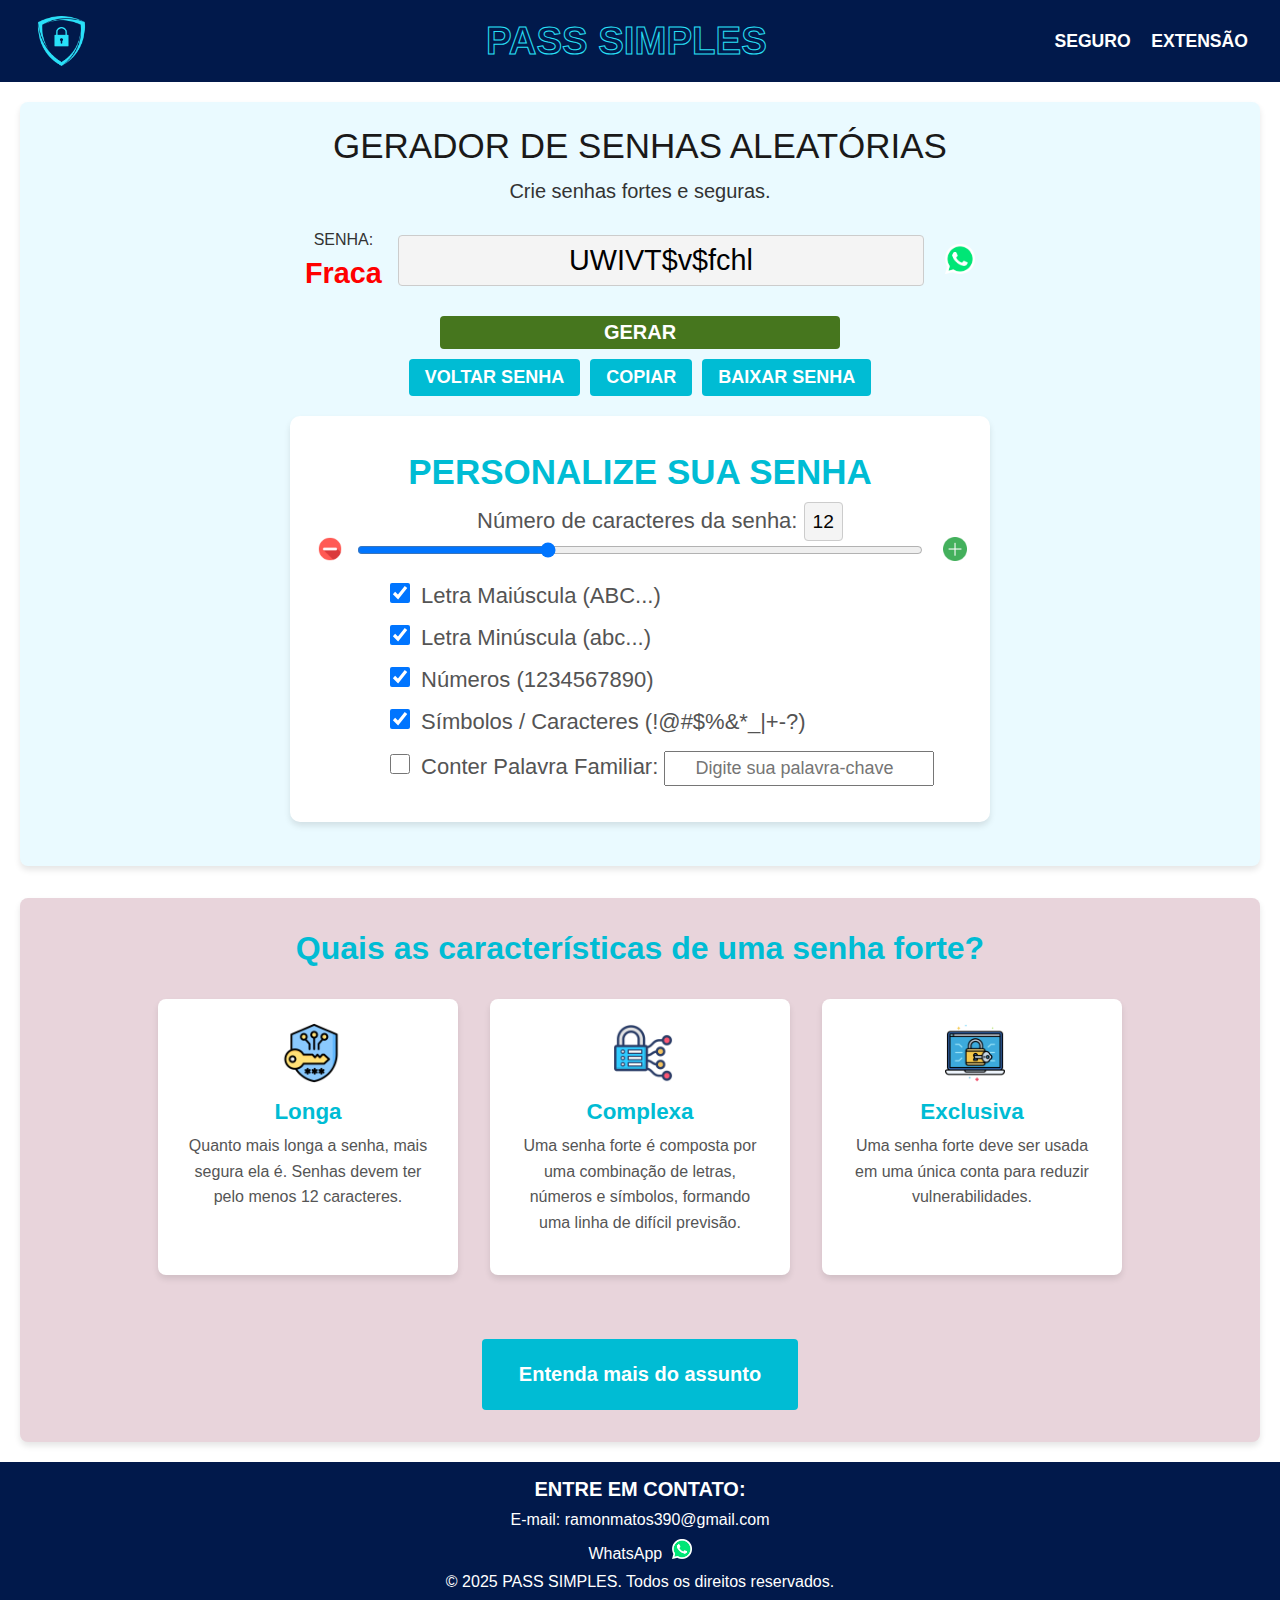
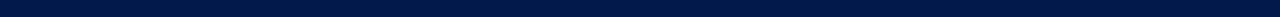
==== index.html @ 0e18124c "Add files via upload" ====
<!DOCTYPE html>
<html lang="pt-BR">
<head>
  <meta charset="UTF-8">
  <meta name="viewport" content="width=device-width, initial-scale=1.0">
  <link rel="stylesheet" type="text/css" href="styles.css">
  <title>Gerador de Senhas Aleatórias</title>
</head>

<body>
  <header>
    <img src="Imagem/LOGO_PASS_SIMPLES_2.png" alt="Logo Pass Simples" id="logo">
    <h1>PASS SIMPLES</h1>
    <nav>
      <a href="https://www.ifsudestemg.edu.br/acessoainformacao/protecao-de-dados-pessoais-no-if-sudeste-mg/dicas" target=”_blank”>SEGURO</a>
      <a href="" target=”_blank”>EXTENSÃO</a>
    </nav>
  </header>

  <!-- <aside class="esquerda">

  <h1>propaganda</h1>
  </aside> -->

  <main>
    <!-- Parte superior -->
    <section id="gerador">
      <h2>Gerador de Senhas Aleatórias</h2>
      <p>Crie senhas fortes e seguras.</p>

      <!-- Bloco da senha -->
      <div id="senha-display">
        <span>SENHA:<div id="forca-senha" class="forca-senha"></div></span>
        <input type="text" id="senha" readonly value="senha aleatória" >

        <!-- Botão WhatsApp -->
        <button id="whatsapp"><img src="Imagem/icone_WhatsApp.png" alt="icone_whatsapp"></button> 
        
      </div>

      <div id="gerar_reboot">
       
        <button id="nova-senha">GERAR</button>
        <button id="voltar-senha">voltar senha </button>
        <button id="copiar">Copiar</button>
        <button id="baixar-senha">Baixar Senha</button>
       
      </div>

      <!-- Modal de verificação WhatsApp -->
        
    <div id="modal-whatsapp" class="modal">
        <div class="modal-content">
            <span id="fechar-modal" class="close">&times;</span>
            <h3>Digite seu número de telefone</h3>
            <input type="text" id="numero-telefone" placeholder="DDD + Número" required>
            <span id="erro-telefone" class="erro-formulario"></span>
            <button id="enviar-codigo">Enviar Código</button>
    
            <div id="codigo-container" class="oculto">
                <h3>Digite o código recebido</h3>
                <input type="text" id="codigo-verificacao" required>
                <span id="erro-codigo" class="erro-formulario"></span>
                <button id="confirmar-codigo">Confirmar</button>
            </div>

            <div id="nome-container" class="oculto">
              <h3>Digite um nome para sua senha</h3>
              <input type="text" id="nome-senha" required>
              <button id="enviar-senha">Enviar Senha</button>
          </div>
        </div>
    </div>
    
         

      <!-- Bloco de personalização -->
      <section id="personalizar">
        <h3>PERSONALIZE SUA SENHA</h3>
        <label>
          <h4>Número de caracteres da senha: <span id="valor-tamanho">12</span>
          </h4>
          <div id="controle-tamanho">
            <button id="diminuir" class="botao-tamanho">
                <img src="Imagem/icone_sinal_menos.png" alt="Diminuir" />
            </button>
            <input type="range" id="tamanho-senha" min="6" max="24" value="12" />
            <button id="aumentar" class="botao-tamanho">
                <img src="Imagem/icone_sinal_mais.png" alt="Aumentar" />
            </button>

        </div>
        </label>
        
        <label><h5 id="checkT"><input type="checkbox" id="maiúsculas" checked> Letra Maiúscula (ABC...)</label>
        <label><input type="checkbox" id="minúsculas" checked> Letra Minúscula (abc...)</label>
        <label><input type="checkbox" id="números" checked> Números (1234567890)</label>
        <label><input type="checkbox" id="símbolos" checked> Símbolos / Caracteres (!@#$%&*_|+-?)</label>
        <label>
          <input type="checkbox" id="palavra-chave"> Conter Palavra Familiar:
          <input type="text" id="palavra" placeholder="Digite sua palavra-chave">
        </h5></label>
      </section>
    </section>

    <!-- <aside class="direita">

      <h1>propaganda</h1>
      </aside> -->

    <!-- Parte inferior -->
    <section id="caracteristicas">
      <h2>Quais as características de uma senha forte?</h2>
      <div id="conteiner">
        <article>
          <img src="Imagem/chave_de_encriptacao.png" alt="Longa">
          <h3>Longa</h3>
          <p>Quanto mais longa a senha, mais segura ela é. Senhas devem ter pelo menos 12 caracteres.</p>
        </article>
        <article>
          <img src="Imagem/CADEADO_Criptografia_de_dados.png" alt="Complexa">
          <h3>Complexa</h3>
          <p>Uma senha forte é composta por uma combinação de letras, números e símbolos, formando uma linha de difícil previsão.</p>
        </article>
        <article>
          <img src="Imagem/criptografia_de_dados.png" alt="Exclusiva">
          <h3>Exclusiva</h3>
          <p>Uma senha forte deve ser usada em uma única conta para reduzir vulnerabilidades.</p>
        </article>
      </div>
      <a href="https://www.ifsudestemg.edu.br/acessoainformacao/protecao-de-dados-pessoais-no-if-sudeste-mg/dicas"  target=”_blank”><button>Entenda mais do assunto</button> </a>
    </section>
  </main>

  <footer>
    <!-- <p>Política de Privacidade | Termos de Serviço | Aviso Legal</p> -->
    <!-- <div>Siga-nos: <img src="Imagem/facebook-logo-in-circular-shape.png" alt="Facebook"> <img src="Imagem/instagram.png" alt="Instagram"> <img src="Imagem/Icone_youtube.png" alt="YouTube"></div> -->
    
    <div class="contato">
      <h1>ENTRE EM CONTATO:</h1>
      <p>E-mail: ramonmatos390@gmail.com</p>
      <div id="duvida">
        <p>WhatsApp  <a href="https://wa.me/5551997579475?text=Ol%C3%A1,%20pode%20me%20auxiliar%20com%20o%20PASS%20SIMPLES%3F
          "><img src="Imagem/icone_WhatsApp.png" alt="icone_whatsapp"></a>
        </div></p>
       
    </div>
    <p><!--<img src="Imagem/LOGO_PASS_SIMPLES_2.png" alt="Logo Pass Simples" id="logo2">-->&copy; 2025 PASS SIMPLES. Todos os direitos reservados.</p>
  </footer>
  <script src="script.js"></script>
</body>
</html>
---- styles.css ----
/* Reset básico */
* {
  margin: 0;
  padding: 0;
  box-sizing: border-box;
}

/* Estilo Global */
body {
    font-family: 'Arial', sans-serif;
    background-color: white;
    margin: 0;
    padding: 0;
    color: #333;
}

header {

  display: flex;
  align-items: center;
  justify-content: space-between;
  background-color: #01194b;
  color: white;
  padding: 1rem 2rem;
  
}

#logo {
  height: 50px;
  width: auto;
}

header h1 {
  font-family: 'Gill Sans', 'Gill Sans MT', Calibri, 'Trebuchet MS', sans-serif;
  font-size: 2.4rem;
  margin-left: 8rem;
  color: #01194b;
  -webkit-text-stroke-width: 1px; -webkit-text-stroke-color:#29e2f9;
  
  
}

header nav a {
  font-size: 1.1rem;
  color: white;
  text-decoration: none;
  margin-left: 1rem;
  font-weight: bold;
}

header nav a:hover {
  text-decoration: underline;
}

/* Estilização principal */
main {
  text-align: center;
  padding: 20px;

}

#gerador {
  width: 100%;
  background: #eafaff;
  border-radius: 8px;
  padding: 1.5rem;
  box-shadow: 0 4px 6px rgba(0, 0, 0, 0.1);
  margin-bottom: 2rem;
  display: flex;
  flex-direction: column;
  align-items: center;
  
}

#gerador h2{
  color: #1a1919;
  font-size: 35px;
  font-family: Verdana, Geneva, Tahoma, sans-serif;
  font-weight: 500;
  margin-bottom: 14px;
  text-transform: uppercase;
}
#gerador p{
  font-size: 20px;
  font-family: Verdana, Geneva, Tahoma, sans-serif;
  margin-bottom: 12px;
  
}
#gerar_reboot{
  display: flex;
  justify-content: center;
  align-items: center;
  flex-wrap: wrap;
  gap: 10px;
  
 }

#senha-display {
  display: flex;
  align-items: center;
  gap: 1rem;
  margin: 1rem 0;
  min-width: 670px;
  
  }

#valor-tamanho{
  font-size: 1.2rem;
  padding: 0.5rem;
  flex: 1;
  border: 1px solid #ccc;
  border-radius: 4px;
  background: #f4f4f4;
  color: #030303;
  
}

#senha {
  font-size: 1.8rem;
  padding: 0.5rem;
  flex: 1;
  border: 1px solid #ccc;
  border-radius: 4px;
  background: #f4f4f4;
  text-align:center ;
}
#whatsapp {
  background-color: #eafaff;
  color: #eafaff;
  border: none;
  cursor: pointer;  
}

#whatsapp img{
  width: 30px;
  height: 30px;
}

#whatsapp:hover {
  background-color: #74f50b;
  border-radius: 50%;
}

#copiar, #nova-senha,#voltar-senha,#baixar-senha {
  background-color: #00bcd4;
  color: white;
  border: none;
  padding: 0.5rem 1rem;
  border-radius: 4px;
  cursor: pointer;
  font-weight: bold;
  font-size: 18px;
  text-transform:uppercase;
  
}
#copiar:hover, 
#voltar-senha:hover,
#baixar-senha:hover{
  background-color: #0199a8;
}

#nova-senha{
  background-color: #46761e;
  color: white;
  border: none;
  width: 70%;
  margin-top: 10px;
  padding: 0.3rem 0.8rem;
  border-radius: 4px;
  cursor: pointer;
  font-weight: 550;
  font-size: 20px;
}
#nova-senha:hover{
background-color: #5c8e33;
}


.forca-senha {
  margin-top: 0.5rem;
  font-size: 1.8rem;
  font-weight: bold;
  text-align: center;
}

.forca-senha {
  color: #666; /* Cor neutra */
}

.forca-senha.fraca {
  color: red;
}

.forca-senha.media {
  color: blue;
}

.forca-senha.forte {
  color: green;
}

/* Estilos do modal */
#modal-whatsapp {
  display: none;
  position: fixed;
  top: 0;
  left: 0;
  width: 100%;
  height: 100%;
  background: rgba(0, 0, 0, 0.5);
  justify-content: center;
  align-items: center;
}

.modal-content {
  background-color: white;
  padding: 50px;
  border-radius: 10px;
  width: 500px;
  text-align: center;
  box-shadow: 0 4px 8px rgba(0, 0, 0, 0.2);
  position: relative;
}

.close {
  position: absolute;
  top: 10px;
  right: 15px;
  font-size: 30px;
  cursor: pointer;
  color: #555;
}


.close:hover {
  color: black;
}

.modal-content h3{
  text-align: center;
  font-size: 25px;
}

.input-container {
  margin-top: 15px;
}

.modal-content input{
  width: 100%;
  padding: 10px;
  margin-top: 5px;
  border: 1px solid #ccc;
  border-radius: 5px;
  font-size: 20px;
  text-align: center;
}

.modal-content button {
  margin-top: 15px;
  padding: 10px 15px;
  border: none;
  border-radius: 5px;
  background-color: #25D366;
  color: white;
  font-size: 16px;
  cursor:pointer;
}

.modal-content button:hover {
  background-color: #1ebe5d;
  cursor: pointer;
}

.oculto {
  display: none;
}

.erro-formulario {
  color: red;
  font-size: 14px;
  display: block;
  margin-top: 5px;
}



/* Personalização da senha */
#personalizar {
  background-color: white;
  border-radius: 10px;
  padding: 20px;
  width: 100%;
  max-width: 700px;
  margin: 20px auto;
  box-shadow: 0 4px 6px rgba(0, 0, 0, 0.1);
}


#personalizar h3 {
  font-size: 35px;
  margin-top: 1rem;
  color: #00bcd4;
  text-align:center;
}

#personalizar h4 {
  font-size: 22px;
  color:#545454 ;
  font-weight: 400;
  text-align:center; 
}
#personalizar h5 {
  font-size: 22px;
  color:#545454 ;
  font-weight: 400; 
  text-align: initial;
}

#personalizar label {
  display: block;
  justify-content: center;
  margin: 1rem 0;
  text-align:initial;
  padding-left: 40px;
}
#maiúsculas{
  margin-left: 40px;
  text-align:initial;
}

#palavra{
  padding: 0.2rem;
  font-size: 18px;
}

#personalizar input[type="range"] {
  width: 100%;

}
#personalizar input[type="checkbox"] {
  width: 20px;
  height: 20px;
  margin-right: 5px;
}

#controle-tamanho {
  display: flex;
  align-items: center;
  gap: 0.2rem;
  margin-left: -40px;
}

.botao-tamanho {
  background: none;
  border: none;
  cursor: pointer;
  padding: 0.2rem;
}

.botao-tamanho img {
  width: 24px;
  height: 24px;
}

#controle-tamanho input[type="range"] {
  flex-grow: 1;
  margin: 0 0.5rem;
}


/* Estilo para mensagens de erro */
.erro {
  color: red;
  font-size: 1.2rem;
  margin-top: 0.5rem;
  animation: pulsar 1s infinite;
}




/* Efeito de pulsação */
@keyframes pulsar {
  0% {
    box-shadow: 0 0 0 0 rgba(255, 0, 0, 0.7);
  }
  50% {
    box-shadow: 0 0 0 10px rgba(255, 0, 0, 0);
  }
  100% {
    box-shadow: 0 0 0 0 rgba(255, 0, 0, 0);
  }
}

/* Estilo para campos de entrada com erro */
.erro-input {
  border: 2px solid red;
  animation: pulsar 1s infinite;
}


/* Características de senha forte */

#caracteristicas {
  margin-top: 1 rem;
  display: flex;
  flex-direction: column;
  align-items: center;
  background: #E8D4DB;
  border-radius: 8px;
  padding: 2rem;
  box-shadow: 0 4px 6px rgba(0, 0, 0, 0.1);
}

#caracteristicas h2 {
  color: #00bcd4;
  margin-bottom: 2rem;
  text-align: center;
  font-size: 2rem;
  font-weight: bold;
}

#caracteristicas .articles-container {
  display: flex;
  flex-wrap: wrap;
  gap: 2rem;
  justify-content: center;
  width: 100%;
  margin-bottom: 2rem;
}

#conteiner{
display: flex;
flex-wrap: wrap;
  gap: 2rem;
  justify-content: center;
  width: 100%;
  margin-bottom: 2rem;
}

#caracteristicas article {
  background: #FFFFFF;
  border-radius: 8px;
  box-shadow: 0 4px 6px rgba(0, 0, 0, 0.1);
  padding: 1.5rem;
  width: 300px;
  display: flex;
  flex-direction: column;
  align-items: center;
  text-align: center;
}

#caracteristicas article img {
  height: 60px;
  margin-bottom: 1rem;
}

#caracteristicas article h3 {
  font-size: 1.4rem;
  color: #00bcd4;
  margin-bottom: 0.5rem;
}

#caracteristicas article p {
  font-size: 1rem;
  color: #555555;
  line-height: 1.6;
  margin-bottom: 1rem;
}

#caracteristicas a {
  text-decoration: none;
}

#caracteristicas button {
  font-size: 20px;
  display: block;
  margin: 2rem auto 0;
  background-color: #00bcd4;
  color: white;
  border: none;
  padding: 1.5rem 2.3rem;
  border-radius: 4px;
  cursor: pointer;
  font-weight: bold;
}

#caracteristicas button:hover {
  background-color: #0199a8;
}

#palavra{
  padding: 5px;
  padding-left: 5%;
}

/* Rodapé */
footer {
text-align: center;
background: #01194b;
color: #fff;
padding: 1rem;
}

.contato{
  text-align: center;
}

#duvida{
  text-align: center;
  margin-bottom: 10px;
}

h1{
  font-size: 20px;
}

img{
margin-left: 5px;
height: 20px;
}

footer p {
margin: 10px;
}





/* footer a {
color: #01194b;
text-decoration: none;
}

footer a:hover {
text-decoration: underline;
} */

/* Responsividade */
@media (max-width: 768px) {
  header {
    flex-direction: column;
    align-items: center;
}

header h1 {
    font-size: 1.5rem;
    margin-left: 0;
    margin-bottom: 1rem;
}

header nav {
    display: flex;
    flex-wrap: wrap;
    justify-content: center;
}

header nav a {
    margin: 0.5rem;
}

#caracteristicas article {
    width: calc(50% - 1rem);
    padding: 1rem;
}

#caracteristicas h2 {
    font-size: 1.5rem;
}

#caracteristicas article img {
    height: 50px;
}
}

@media (max-width: 480px) {
  header {
    padding: 1rem;
}

header h1 {
    font-size: 1.2rem;
}

header nav {
    flex-direction: column;
    gap: 0.5rem;
}
@media (max-width: 480px) {
  #senha-display {
    flex-direction: column;
    align-items: stretch;
    gap: 0.5rem;
  }

  #senha-display span {
    text-align: center;
    font-size: 1rem;
  }

  #senha {
    font-size: 1rem;
    padding: 0.5rem;
    width: 100%;
  }

  #copiar, #nova-senha {
    padding: 0.5rem;
    font-size: 0.9rem;
    width: 100%;
  }
}


#caracteristicas {
  padding: 1rem;
}

#caracteristicas h2 {
  font-size:1.2rem;
}

#caracteristicas {
  padding: 1rem;
}

#caracteristicas h2 {
  font-size: 1.2rem;
}

#caracteristicas article {
  width: 100%;
  padding: 0.5rem;
}

#caracteristicas article h3 {
  font-size: 1rem;
}

#caracteristicas article p {
  font-size: 0.9rem;
}

#caracteristicas button {
  padding: 0.5rem 1rem;
}

footer {
    padding: 0.5rem;
    font-size: 0.9rem;
}

}
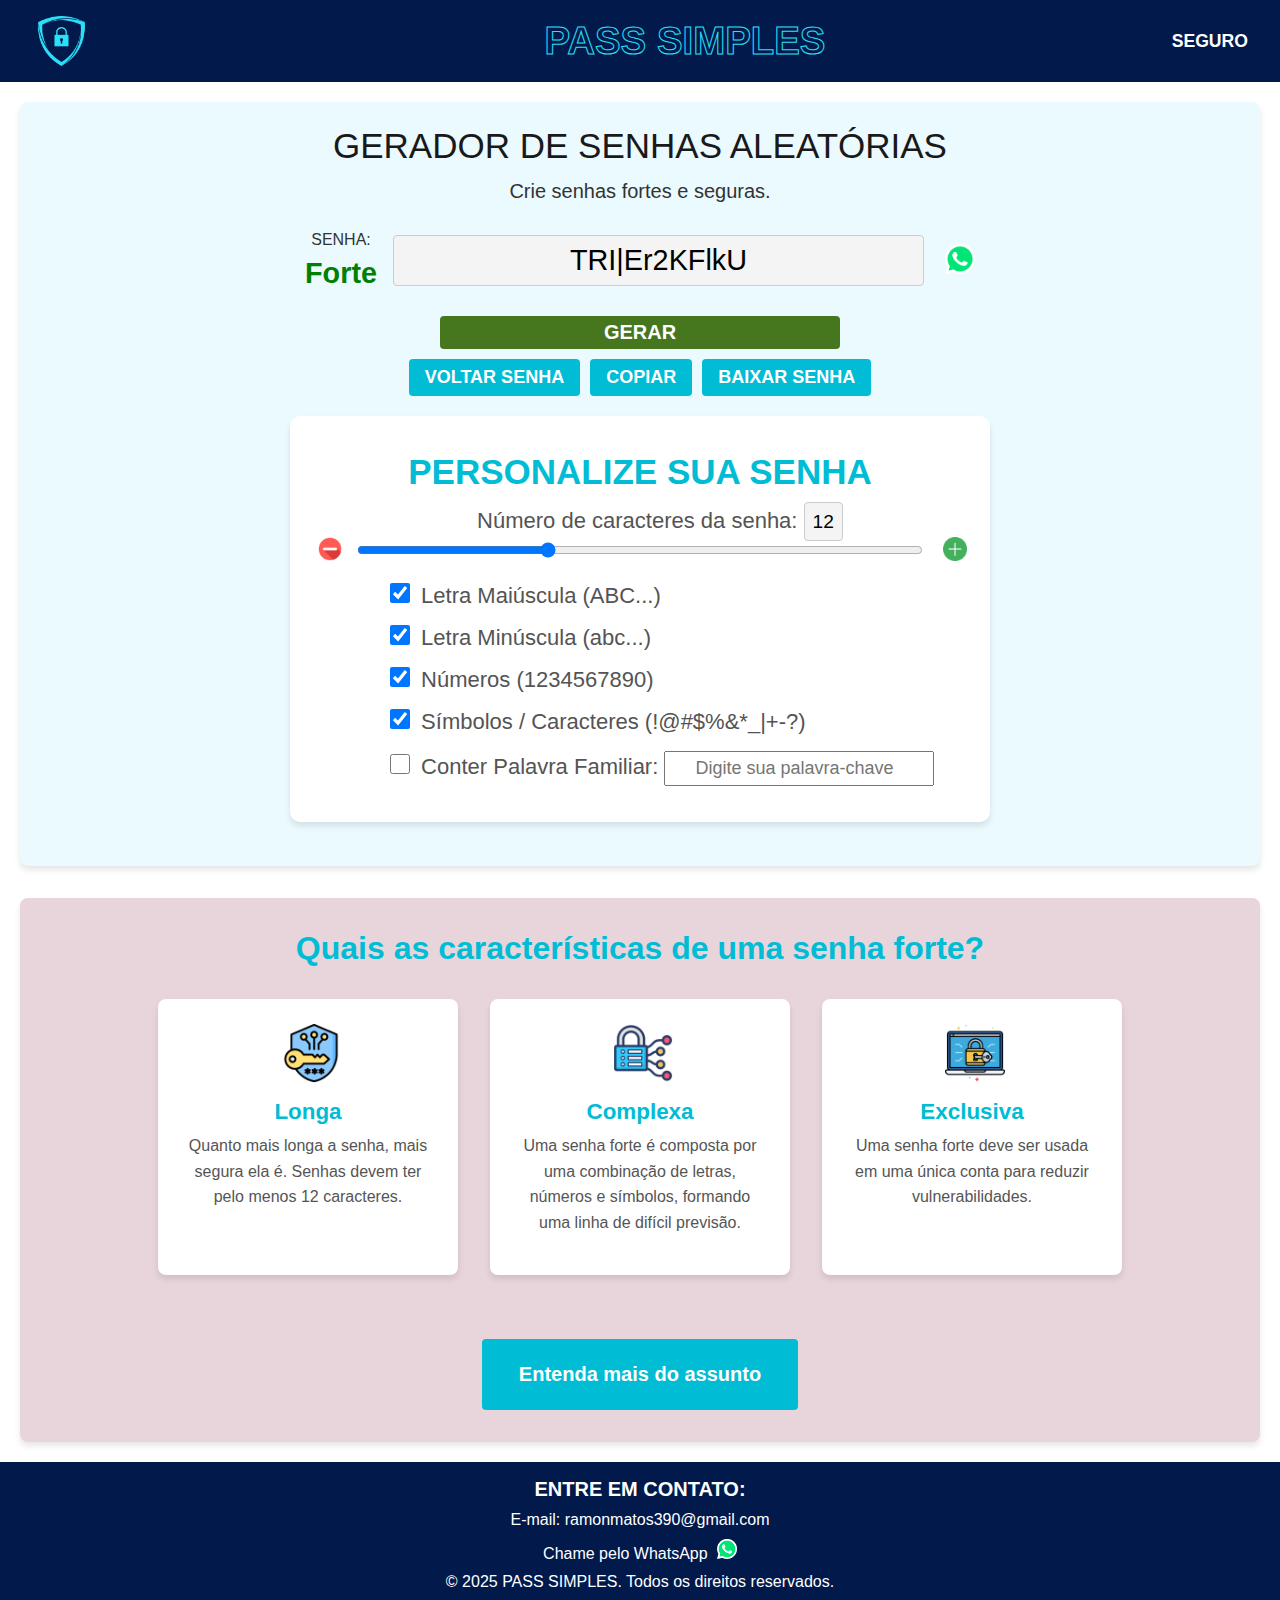
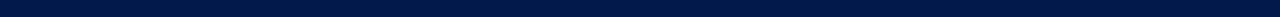
==== commit 5f01e465: "Add files via upload" ====
--- a/index.html
+++ b/index.html
@@ -13,7 +13,7 @@
     <h1>PASS SIMPLES</h1>
     <nav>
       <a href="https://www.ifsudestemg.edu.br/acessoainformacao/protecao-de-dados-pessoais-no-if-sudeste-mg/dicas" target=”_blank”>SEGURO</a>
-      <a href="" target=”_blank”>EXTENSÃO</a>
+      <!-- <a href="" target=”_blank”>EXTENSÃO</a> -->
     </nav>
   </header>
 
@@ -140,7 +140,7 @@
       <h1>ENTRE EM CONTATO:</h1>
       <p>E-mail: ramonmatos390@gmail.com</p>
       <div id="duvida">
-        <p>WhatsApp  <a href="https://wa.me/5551997579475?text=Ol%C3%A1,%20pode%20me%20auxiliar%20com%20o%20PASS%20SIMPLES%3F
+        <p>Chame pelo WhatsApp  <a href="https://wa.me/5551997579475?text=Ol%C3%A1,%20pode%20me%20auxiliar%20com%20o%20PASS%20SIMPLES%3F
           "><img src="Imagem/icone_WhatsApp.png" alt="icone_whatsapp"></a>
         </div></p>
        
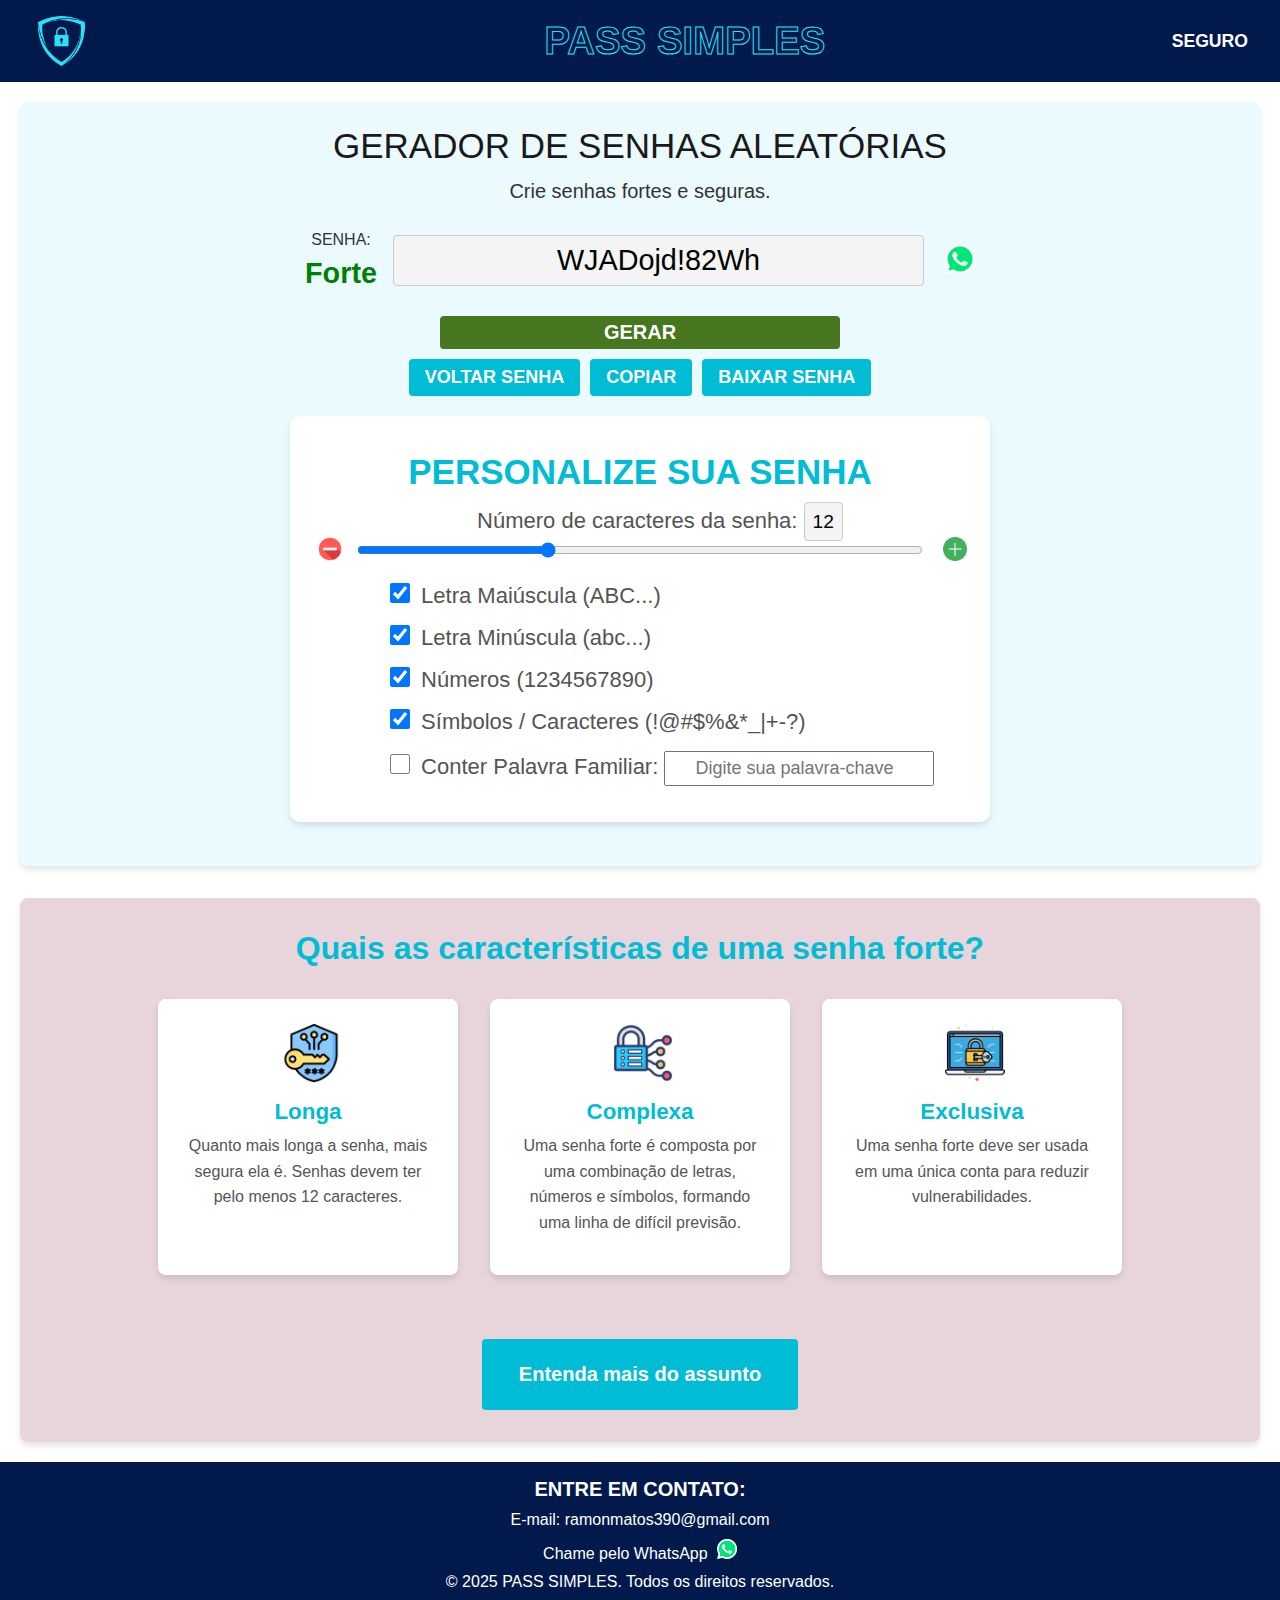
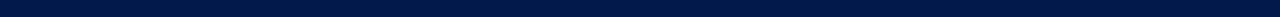
==== commit b5fc897e: "Update index.html" ====
--- a/index.html
+++ b/index.html
@@ -13,7 +13,6 @@
     <h1>PASS SIMPLES</h1>
     <nav>
       <a href="https://www.ifsudestemg.edu.br/acessoainformacao/protecao-de-dados-pessoais-no-if-sudeste-mg/dicas" target=”_blank”>SEGURO</a>
-      <!-- <a href="" target=”_blank”>EXTENSÃO</a> -->
     </nav>
   </header>
 
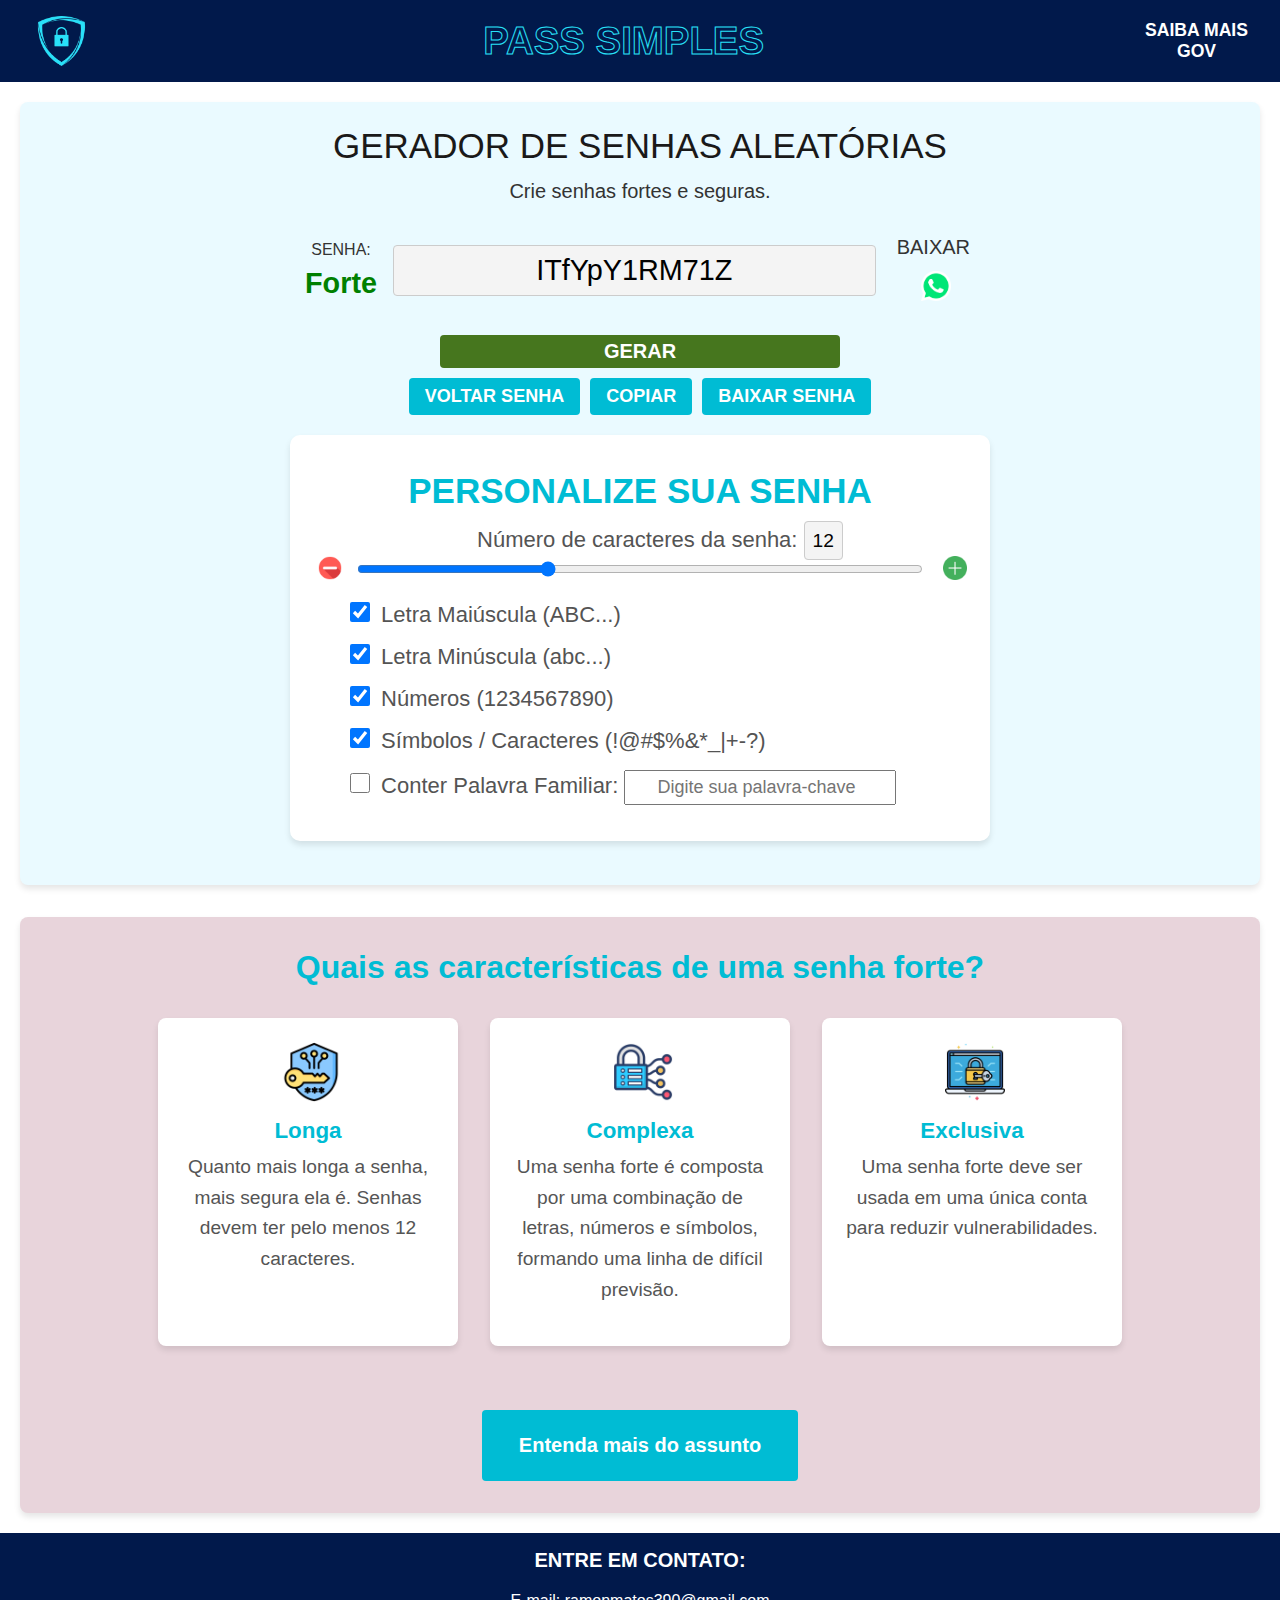
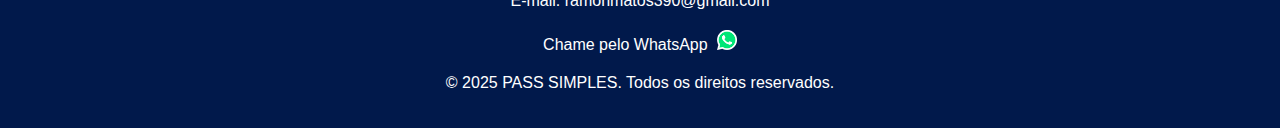
==== commit 07c1b1f6: "Add files via upload" ====
--- a/index.html
+++ b/index.html
@@ -11,8 +11,8 @@
   <header>
     <img src="Imagem/LOGO_PASS_SIMPLES_2.png" alt="Logo Pass Simples" id="logo">
     <h1>PASS SIMPLES</h1>
-    <nav>
-      <a href="https://www.ifsudestemg.edu.br/acessoainformacao/protecao-de-dados-pessoais-no-if-sudeste-mg/dicas" target=”_blank”>SEGURO</a>
+    <nav >
+      <a href="https://www.gov.br/anatel/pt-br/assuntos/dicas-contra-fraudes/dicas-de-seguranca" target=”_blank” id="GOV">SAIBA MAIS <br> GOV</a>
     </nav>
   </header>
 
@@ -31,9 +31,11 @@
       <div id="senha-display">
         <span>SENHA:<div id="forca-senha" class="forca-senha"></div></span>
         <input type="text" id="senha" readonly value="senha aleatória" >
-
-        <!-- Botão WhatsApp -->
-        <button id="whatsapp"><img src="Imagem/icone_WhatsApp.png" alt="icone_whatsapp"></button> 
+        <div id="salve"><!-- Botão WhatsApp -->
+        <p >BAIXAR</p>
+         <button id="whatsapp"><img src="Imagem/icone_WhatsApp.png" alt="icone_whatsapp"></button> 
+        </div>
+        
         
       </div>
 
@@ -90,15 +92,16 @@
 
         </div>
         </label>
-        
-        <label><h5 id="checkT"><input type="checkbox" id="maiúsculas" checked> Letra Maiúscula (ABC...)</label>
-        <label><input type="checkbox" id="minúsculas" checked> Letra Minúscula (abc...)</label>
-        <label><input type="checkbox" id="números" checked> Números (1234567890)</label>
-        <label><input type="checkbox" id="símbolos" checked> Símbolos / Caracteres (!@#$%&*_|+-?)</label>
-        <label>
-          <input type="checkbox" id="palavra-chave"> Conter Palavra Familiar:
-          <input type="text" id="palavra" placeholder="Digite sua palavra-chave">
-        </h5></label>
+          <h5>
+            <label id="checkT"><input type="checkbox" id="maiúsculas" checked> Letra Maiúscula (ABC...)</label>
+            <label><input type="checkbox" id="minúsculas" checked> Letra Minúscula (abc...)</label>
+            <label><input type="checkbox" id="números" checked> Números (1234567890)</label>
+            <label><input type="checkbox" id="símbolos" checked> Símbolos / Caracteres (!@#$%&*_|+-?)</label>
+            <label>
+              <input type="checkbox" id="palavra-chave"> Conter Palavra Familiar:
+              <input type="text" id="palavra" placeholder="Digite sua palavra-chave">
+          </h5>
+        </label>
       </section>
     </section>
 
--- a/styles.css
+++ b/styles.css
@@ -15,7 +15,6 @@
 }
 
 header {
-
   display: flex;
   align-items: center;
   justify-content: space-between;
@@ -33,7 +32,7 @@
 header h1 {
   font-family: 'Gill Sans', 'Gill Sans MT', Calibri, 'Trebuchet MS', sans-serif;
   font-size: 2.4rem;
-  margin-left: 8rem;
+  margin-left: 2rem;
   color: #01194b;
   -webkit-text-stroke-width: 1px; -webkit-text-stroke-color:#29e2f9;
   
@@ -50,6 +49,14 @@
 
 header nav a:hover {
   text-decoration: underline;
+}
+
+#GOV{
+  display: flex;
+  align-items: center;
+  justify-content: center;
+  text-align: center;
+  
 }
 
 /* Estilização principal */
@@ -86,6 +93,7 @@
   margin-bottom: 12px;
   
 }
+
 #gerar_reboot{
   display: flex;
   justify-content: center;
@@ -101,7 +109,6 @@
   gap: 1rem;
   margin: 1rem 0;
   min-width: 670px;
-  
   }
 
 #valor-tamanho{
@@ -112,7 +119,6 @@
   border-radius: 4px;
   background: #f4f4f4;
   color: #030303;
-  
 }
 
 #senha {
@@ -139,6 +145,16 @@
 #whatsapp:hover {
   background-color: #74f50b;
   border-radius: 50%;
+}
+#salve{
+  display: flex;
+  align-items: center;
+  justify-content: center;
+  flex-direction: column;
+  font-weight: 400;
+  font-family: Verdana, Geneva, Tahoma, sans-serif;
+  padding: 5px;
+  
 }
 
 #copiar, #nova-senha,#voltar-senha,#baixar-senha {
@@ -175,7 +191,6 @@
 background-color: #5c8e33;
 }
 
-
 .forca-senha {
   margin-top: 0.5rem;
   font-size: 1.8rem;
@@ -231,7 +246,6 @@
   color: #555;
 }
 
-
 .close:hover {
   color: black;
 }
@@ -323,10 +337,6 @@
   text-align:initial;
   padding-left: 40px;
 }
-#maiúsculas{
-  margin-left: 40px;
-  text-align:initial;
-}
 
 #palavra{
   padding: 0.2rem;
@@ -462,7 +472,7 @@
 }
 
 #caracteristicas article p {
-  font-size: 1rem;
+  font-size: 1.2rem;
   color: #555555;
   line-height: 1.6;
   margin-bottom: 1rem;
@@ -521,134 +531,180 @@
 }
 
 footer p {
-margin: 10px;
-}
-
-
-
-
-
-/* footer a {
-color: #01194b;
-text-decoration: none;
-}
-
-footer a:hover {
-text-decoration: underline;
-} */
+margin: 20px;
+}
+
+
 
 /* Responsividade */
 @media (max-width: 768px) {
   header {
-    flex-direction: column;
+    flex-direction: row; /* Mantém a disposição em linha */
+    justify-content: space-between;
     align-items: center;
-}
-
-header h1 {
-    font-size: 1.5rem;
+    padding: 1rem;
+  }
+
+  header nav a{
+    font-size: 18px;
+  }
+
+  header h1 {
+    font-size: 2rem;
     margin-left: 0;
-    margin-bottom: 1rem;
-}
-
-header nav {
-    display: flex;
-    flex-wrap: wrap;
-    justify-content: center;
-}
-
-header nav a {
-    margin: 0.5rem;
-}
-
-#caracteristicas article {
-    width: calc(50% - 1rem);
-    padding: 1rem;
-}
-
-#caracteristicas h2 {
-    font-size: 1.5rem;
-}
-
-#caracteristicas article img {
-    height: 50px;
-}
-}
-
-@media (max-width: 480px) {
-  header {
-    padding: 1rem;
-}
-
-header h1 {
-    font-size: 1.2rem;
-}
-
-header nav {
-    flex-direction: column;
-    gap: 0.5rem;
-}
-@media (max-width: 480px) {
+    -webkit-text-stroke-width: 0.8px;
+  }
+
   #senha-display {
     flex-direction: column;
-    align-items: stretch;
-    gap: 0.5rem;
-  }
-
-  #senha-display span {
+    min-width: auto;
+    width: 100%;
+  }
+
+  #valor-tamanho,
+  #senha {
+    width: 100%;
+  }
+
+  #gerador {
+    padding: 1rem;
+  }
+
+  
+}
+
+@media (max-width: 550px) {
+  header h1 {
+    font-size: 1.4rem;
     text-align: center;
-    font-size: 1rem;
+  }
+
+  header nav a{
+    font-size: 14px;
+  }
+
+  #gerador h2 {
+    font-size: 22px;
+  }
+
+  #senha-display {
+    flex-direction: column;
+    width: 100%;
+
+  }
+  #forca-senha{
+    font-size: 25px;
+  }
+
+  #copiar, #nova-senha,#voltar-senha,#baixar-senha{
+    font-size: 16px;
+  }
+
+  #senha {
+    font-size: 22px;
+    padding: 0.4rem;
+    width: 100%;
+  }
+
+  #personalizar {
+    padding: 38px;
+  }
+
+  #personalizar h3 {
+    margin: 0px;
+    padding: 0px;
+  }
+
+  #personalizar h4 {
+    font-size: 18px;
+    margin: 2px; 
+  }
+
+  #controle-tamanho{ 
+    padding-left: 0px;
+    margin: 0px;
+    margin-top: 10px;
+  }
+
+  #palavra{
+    margin-top: 5px;
+  }
+
+  #personalizar label {
+    font-size: 18px;
+    padding-left: 0px;
+  }
+
+  .botao-tamanho img {
+    width: 20px;
+    height: 20px;
+  }
+
+  .modal-content {
+    width: 95%;
+  }
+
+  .modal-content input {
+    font-size: 14x;
+  }
+
+  .modal-content button {
+    font-size: 14px;
+  }
+}
+
+@media (max-width: 500px) {
+  header h1 {
+    font-size: 1.4rem;
+    text-align: center;
+  }
+
+  header nav a{
+    font-size: 12px;
+  }
+
+  #gerador h2 {
+    font-size: 20px;
+  }
+
+  #senha-display {
+    flex-direction: column;
+    width: 100%;
   }
 
   #senha {
     font-size: 1rem;
-    padding: 0.5rem;
-    width: 100%;
-  }
-
-  #copiar, #nova-senha {
-    padding: 0.5rem;
-    font-size: 0.9rem;
-    width: 100%;
-  }
-}
-
-
-#caracteristicas {
-  padding: 1rem;
-}
-
-#caracteristicas h2 {
-  font-size:1.2rem;
-}
-
-#caracteristicas {
-  padding: 1rem;
-}
-
-#caracteristicas h2 {
-  font-size: 1.2rem;
-}
-
-#caracteristicas article {
-  width: 100%;
-  padding: 0.5rem;
-}
-
-#caracteristicas article h3 {
-  font-size: 1rem;
-}
-
-#caracteristicas article p {
-  font-size: 0.9rem;
-}
-
-#caracteristicas button {
-  padding: 0.5rem 1rem;
-}
-
-footer {
-    padding: 0.5rem;
-    font-size: 0.9rem;
-}
-
-}
+    padding: 0.4rem;
+  }
+
+  #valor-tamanho{
+    font-size: 14px;
+    padding: 2px;
+  }
+
+
+  #personalizar h3 {
+    font-size: 18px;
+  }
+
+  #personalizar label {
+    padding-left: 0px;
+  }
+
+  .botao-tamanho img {
+    width: 20px;
+    height: 20px;
+  }
+
+  .modal-content {
+    width: 95%;
+  }
+
+  .modal-content input {
+    font-size: 14px;
+  }
+
+  .modal-content button {
+    font-size: 14px;
+  }
+}
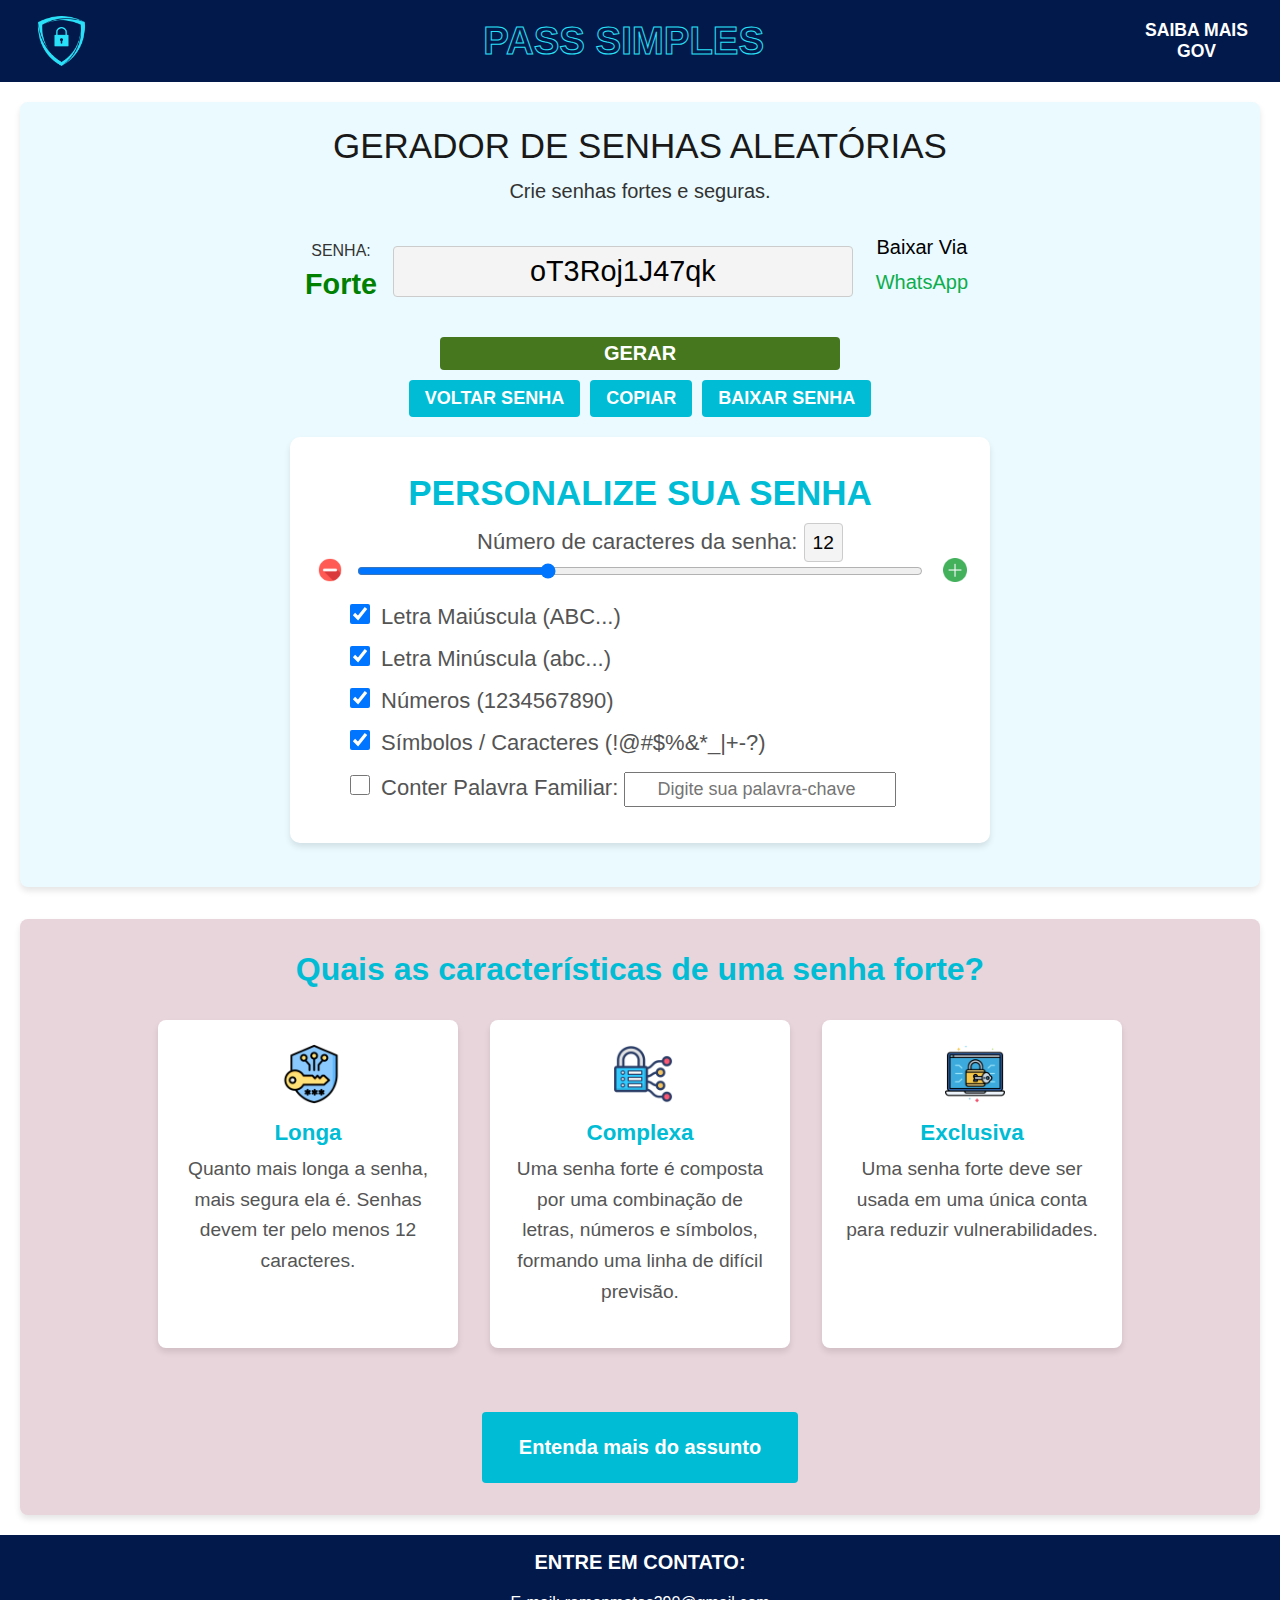
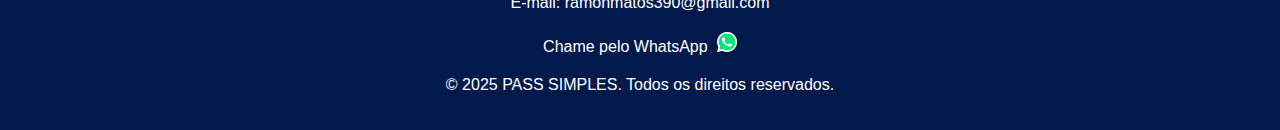
==== commit 5b9dd1ca: "Add files via upload" ====
--- a/index.html
+++ b/index.html
@@ -4,9 +4,17 @@
   <meta charset="UTF-8">
   <meta name="viewport" content="width=device-width, initial-scale=1.0">
   <link rel="stylesheet" type="text/css" href="styles.css">
+  <link rel="manifest" href="manifest.json">
+  <meta name="theme-color" content="#6200ea">
   <title>Gerador de Senhas Aleatórias</title>
 </head>
-
+<script>
+  if ('serviceWorker' in navigator) {
+      navigator.serviceWorker.register('service-worker.js')
+          .then(reg => console.log('Service Worker registrado', reg))
+          .catch(err => console.log('Erro ao registrar Service Worker', err));
+  }
+</script>
 <body>
   <header>
     <img src="Imagem/LOGO_PASS_SIMPLES_2.png" alt="Logo Pass Simples" id="logo">
@@ -32,8 +40,10 @@
         <span>SENHA:<div id="forca-senha" class="forca-senha"></div></span>
         <input type="text" id="senha" readonly value="senha aleatória" >
         <div id="salve"><!-- Botão WhatsApp -->
-        <p >BAIXAR</p>
-         <button id="whatsapp"><img src="Imagem/icone_WhatsApp.png" alt="icone_whatsapp"></button> 
+         <button id="whatsapp">
+          <p >Baixar via</p>
+          <p><span>WhatsApp</span></p>
+        </button> 
         </div>
         
         
--- a/styles.css
+++ b/styles.css
@@ -131,21 +131,33 @@
   text-align:center ;
 }
 #whatsapp {
-  background-color: #eafaff;
-  color: #eafaff;
+  background-color:#eafaff;
   border: none;
-  cursor: pointer;  
-}
-
-#whatsapp img{
-  width: 30px;
-  height: 30px;
-}
-
-#whatsapp:hover {
-  background-color: #74f50b;
-  border-radius: 50%;
-}
+  cursor: pointer; 
+  text-transform: capitalize; 
+}
+
+#whatsapp p span{
+  color: #0ead4d;
+  animation: pulsar_w 2s infinite;
+  border-radius: 15%;
+  padding:2px;
+  font-weight: 500;
+}
+
+/* Efeito de pulsação WhatsApp */
+@keyframes pulsar_w {
+  0% {
+    box-shadow: 0 0 0 0 rgba(0, 255, 0, 0.7);
+  }
+  50% {
+    box-shadow: 0 0 0 10px rgba(255, 0, 0, 0);
+  }
+  100% {
+    box-shadow: 0 0 0 0 rgba(255, 0, 0, 0);
+  }
+}
+
 #salve{
   display: flex;
   align-items: center;
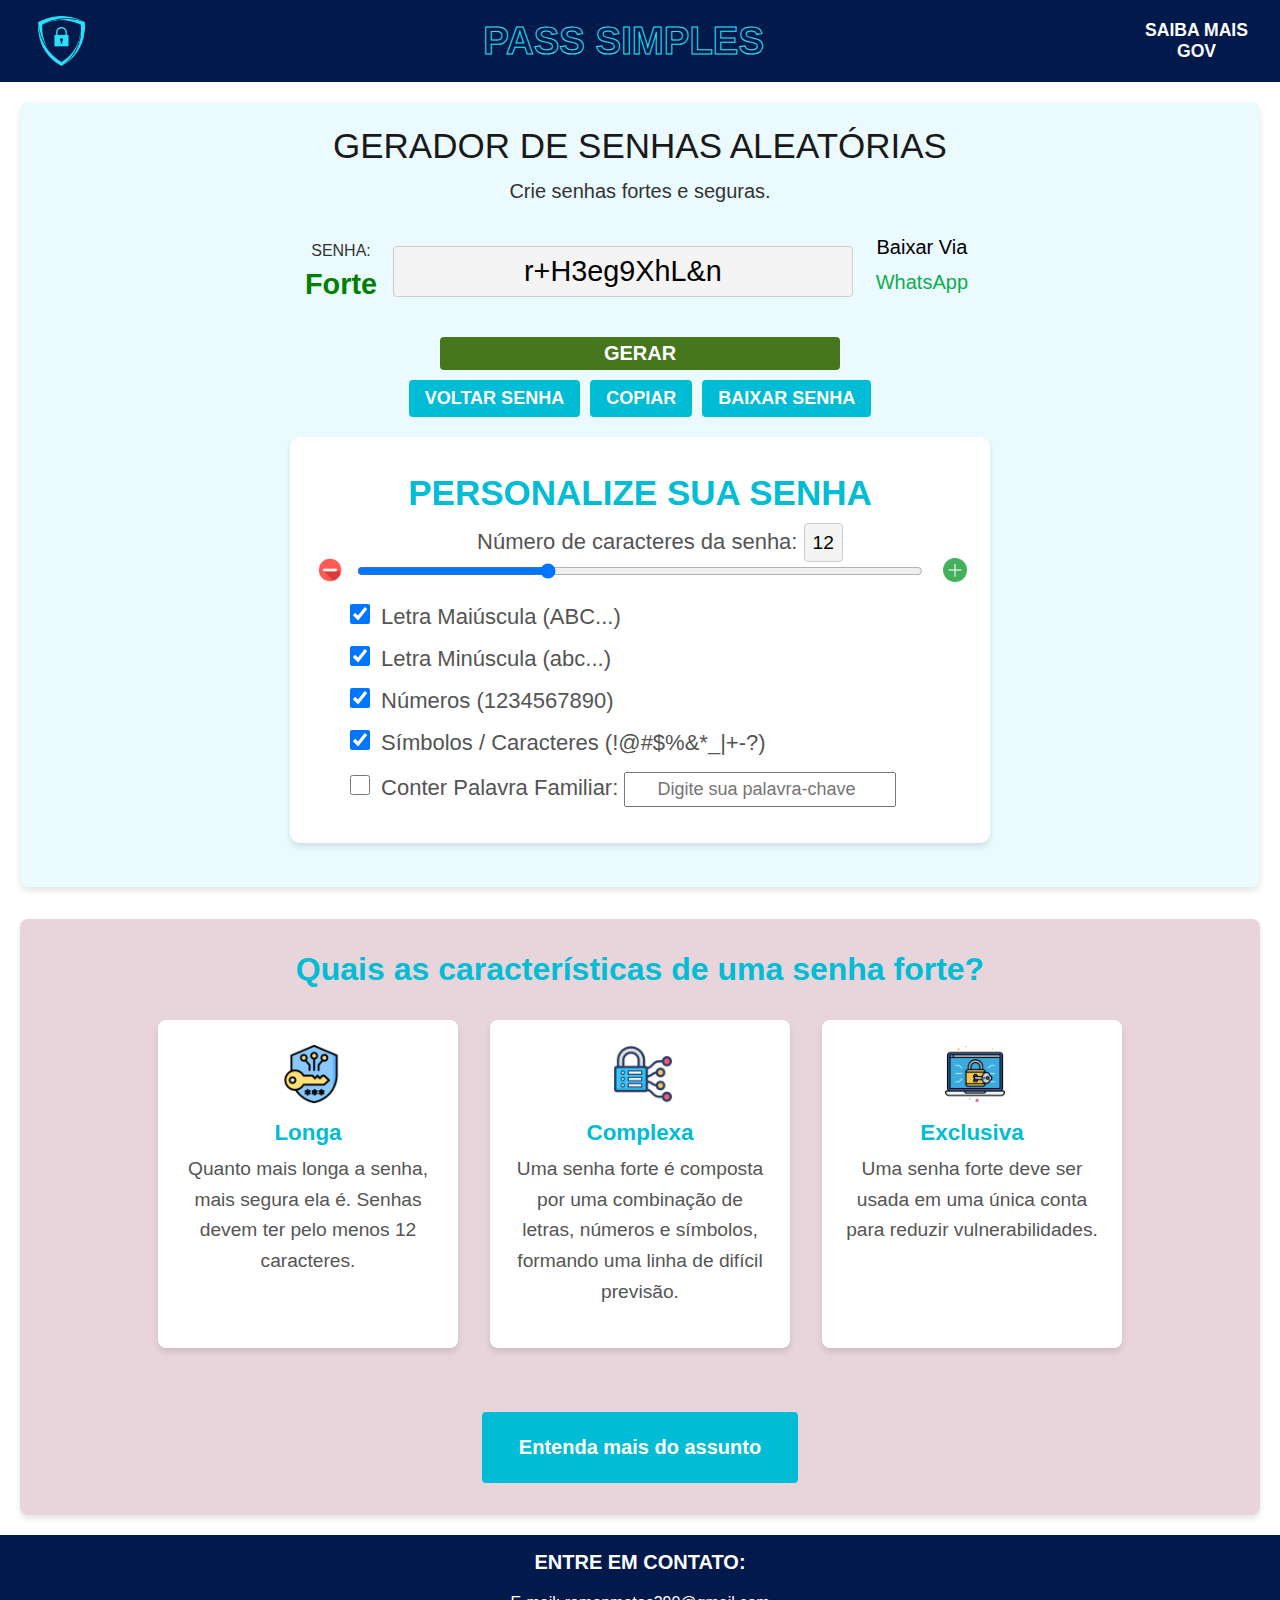
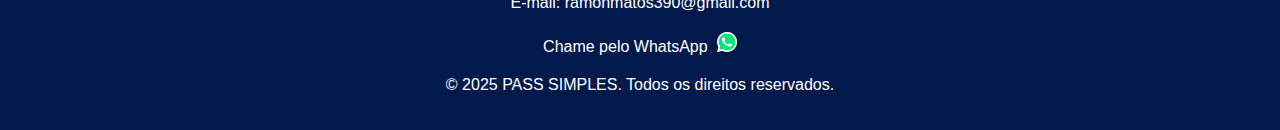
==== commit e177bce4: "Add files via upload" ====
--- a/index.html
+++ b/index.html
@@ -24,12 +24,7 @@
     </nav>
   </header>
 
-  <!-- <aside class="esquerda">
-
-  <h1>propaganda</h1>
-  </aside> -->
-
-  <main>
+    <main>
     <!-- Parte superior -->
     <section id="gerador">
       <h2>Gerador de Senhas Aleatórias</h2>
@@ -40,50 +35,44 @@
         <span>SENHA:<div id="forca-senha" class="forca-senha"></div></span>
         <input type="text" id="senha" readonly value="senha aleatória" >
         <div id="salve"><!-- Botão WhatsApp -->
-         <button id="whatsapp">
-          <p >Baixar via</p>
-          <p><span>WhatsApp</span></p>
-        </button> 
+          <button id="whatsapp">
+            <p >Baixar via</p>
+            <p><span>WhatsApp</span></p>
+          </button> 
         </div>
-        
-        
       </div>
 
       <div id="gerar_reboot">
-       
         <button id="nova-senha">GERAR</button>
         <button id="voltar-senha">voltar senha </button>
         <button id="copiar">Copiar</button>
         <button id="baixar-senha">Baixar Senha</button>
-       
       </div>
 
       <!-- Modal de verificação WhatsApp -->
         
-    <div id="modal-whatsapp" class="modal">
+      <div id="modal-whatsapp" class="modal">
         <div class="modal-content">
-            <span id="fechar-modal" class="close">&times;</span>
-            <h3>Digite seu número de telefone</h3>
-            <input type="text" id="numero-telefone" placeholder="DDD + Número" required>
-            <span id="erro-telefone" class="erro-formulario"></span>
-            <button id="enviar-codigo">Enviar Código</button>
-    
-            <div id="codigo-container" class="oculto">
-                <h3>Digite o código recebido</h3>
-                <input type="text" id="codigo-verificacao" required>
-                <span id="erro-codigo" class="erro-formulario"></span>
-                <button id="confirmar-codigo">Confirmar</button>
-            </div>
+          <span id="fechar-modal" class="close">&times;</span>
+          <h3>Digite seu número de telefone</h3>
+          <input type="text" id="numero-telefone" placeholder="DDD + Número" required>
+          <span id="erro-telefone" class="erro-formulario"></span>
+          <button id="enviar-codigo">Enviar Código</button>
+  
+          <div id="codigo-container" class="oculto">
+            <h3>Digite o código recebido</h3>
+            <input type="text" id="codigo-verificacao" required>
+            <span id="erro-codigo" class="erro-formulario"></span>
+            <button id="confirmar-codigo">Confirmar</button>
+          </div>
 
-            <div id="nome-container" class="oculto">
-              <h3>Digite um nome para sua senha</h3>
-              <input type="text" id="nome-senha" required>
-              <button id="enviar-senha">Enviar Senha</button>
+          <div id="nome-container" class="oculto">
+            <h3>Digite um nome para sua senha</h3>
+            <input type="text" id="nome-senha" required>
+            <button id="enviar-senha">Enviar Senha</button>
           </div>
         </div>
-    </div>
-    
-         
+      </div>
 
       <!-- Bloco de personalização -->
       <section id="personalizar">
@@ -93,32 +82,26 @@
           </h4>
           <div id="controle-tamanho">
             <button id="diminuir" class="botao-tamanho">
-                <img src="Imagem/icone_sinal_menos.png" alt="Diminuir" />
+              <img src="Imagem/icone_sinal_menos.png" alt="Diminuir" />
             </button>
             <input type="range" id="tamanho-senha" min="6" max="24" value="12" />
             <button id="aumentar" class="botao-tamanho">
-                <img src="Imagem/icone_sinal_mais.png" alt="Aumentar" />
+              <img src="Imagem/icone_sinal_mais.png" alt="Aumentar" />
             </button>
-
-        </div>
+          </div>
         </label>
-          <h5>
-            <label id="checkT"><input type="checkbox" id="maiúsculas" checked> Letra Maiúscula (ABC...)</label>
-            <label><input type="checkbox" id="minúsculas" checked> Letra Minúscula (abc...)</label>
-            <label><input type="checkbox" id="números" checked> Números (1234567890)</label>
-            <label><input type="checkbox" id="símbolos" checked> Símbolos / Caracteres (!@#$%&*_|+-?)</label>
-            <label>
-              <input type="checkbox" id="palavra-chave"> Conter Palavra Familiar:
-              <input type="text" id="palavra" placeholder="Digite sua palavra-chave">
-          </h5>
-        </label>
+        <h5>
+          <label id="checkT"><input type="checkbox" id="maiúsculas" checked> Letra Maiúscula (ABC...)</label>
+          <label><input type="checkbox" id="minúsculas" checked> Letra Minúscula (abc...)</label>
+          <label><input type="checkbox" id="números" checked> Números (1234567890)</label>
+          <label><input type="checkbox" id="símbolos" checked> Símbolos / Caracteres (!@#$%&*_|+-?)</label>
+          <label>
+            <input type="checkbox" id="palavra-chave"> Conter Palavra Familiar:
+            <input type="text" id="palavra" placeholder="Digite sua palavra-chave">
+          </label>
+        </h5>
       </section>
     </section>
-
-    <!-- <aside class="direita">
-
-      <h1>propaganda</h1>
-      </aside> -->
 
     <!-- Parte inferior -->
     <section id="caracteristicas">
@@ -141,23 +124,24 @@
         </article>
       </div>
       <a href="https://www.ifsudestemg.edu.br/acessoainformacao/protecao-de-dados-pessoais-no-if-sudeste-mg/dicas"  target=”_blank”><button>Entenda mais do assunto</button> </a>
+
     </section>
   </main>
 
-  <footer>
-    <!-- <p>Política de Privacidade | Termos de Serviço | Aviso Legal</p> -->
-    <!-- <div>Siga-nos: <img src="Imagem/facebook-logo-in-circular-shape.png" alt="Facebook"> <img src="Imagem/instagram.png" alt="Instagram"> <img src="Imagem/Icone_youtube.png" alt="YouTube"></div> -->
-    
+  <footer>  
     <div class="contato">
       <h1>ENTRE EM CONTATO:</h1>
       <p>E-mail: ramonmatos390@gmail.com</p>
       <div id="duvida">
-        <p>Chame pelo WhatsApp  <a href="https://wa.me/5551997579475?text=Ol%C3%A1,%20pode%20me%20auxiliar%20com%20o%20PASS%20SIMPLES%3F
-          "><img src="Imagem/icone_WhatsApp.png" alt="icone_whatsapp"></a>
-        </div></p>
-       
+        <p>Chame pelo WhatsApp  
+          <a href="https://wa.me/5551997579475?text=Ol%C3%A1,%20pode%20me%20auxiliar%20com%20o%20PASS%20SIMPLES%3F">
+          <img src="Imagem/icone_WhatsApp.png" alt="icone_whatsapp"></a>
+        </p>
+      </div>
     </div>
-    <p><!--<img src="Imagem/LOGO_PASS_SIMPLES_2.png" alt="Logo Pass Simples" id="logo2">-->&copy; 2025 PASS SIMPLES. Todos os direitos reservados.</p>
+
+    <p>&copy; 2025 PASS SIMPLES. Todos os direitos reservados.</p>
+    
   </footer>
   <script src="script.js"></script>
 </body>
--- a/styles.css
+++ b/styles.css
@@ -21,7 +21,6 @@
   background-color: #01194b;
   color: white;
   padding: 1rem 2rem;
-  
 }
 
 #logo {
@@ -35,8 +34,6 @@
   margin-left: 2rem;
   color: #01194b;
   -webkit-text-stroke-width: 1px; -webkit-text-stroke-color:#29e2f9;
-  
-  
 }
 
 header nav a {
@@ -56,14 +53,12 @@
   align-items: center;
   justify-content: center;
   text-align: center;
-  
 }
 
 /* Estilização principal */
 main {
   text-align: center;
   padding: 20px;
-
 }
 
 #gerador {
@@ -76,7 +71,6 @@
   display: flex;
   flex-direction: column;
   align-items: center;
-  
 }
 
 #gerador h2{
@@ -308,8 +302,6 @@
   margin-top: 5px;
 }
 
-
-
 /* Personalização da senha */
 #personalizar {
   background-color: white;
@@ -452,8 +444,8 @@
 }
 
 #conteiner{
-display: flex;
-flex-wrap: wrap;
+  display: flex;
+  flex-wrap: wrap;
   gap: 2rem;
   justify-content: center;
   width: 100%;
@@ -546,8 +538,6 @@
 margin: 20px;
 }
 
-
-
 /* Responsividade */
 @media (max-width: 768px) {
   header {
@@ -581,7 +571,6 @@
   #gerador {
     padding: 1rem;
   }
-
   
 }
 
@@ -703,6 +692,11 @@
     padding-left: 0px;
   }
 
+  #palavra{
+    margin-top: 5px;
+    width: 97%;
+  }
+
   .botao-tamanho img {
     width: 20px;
     height: 20px;
